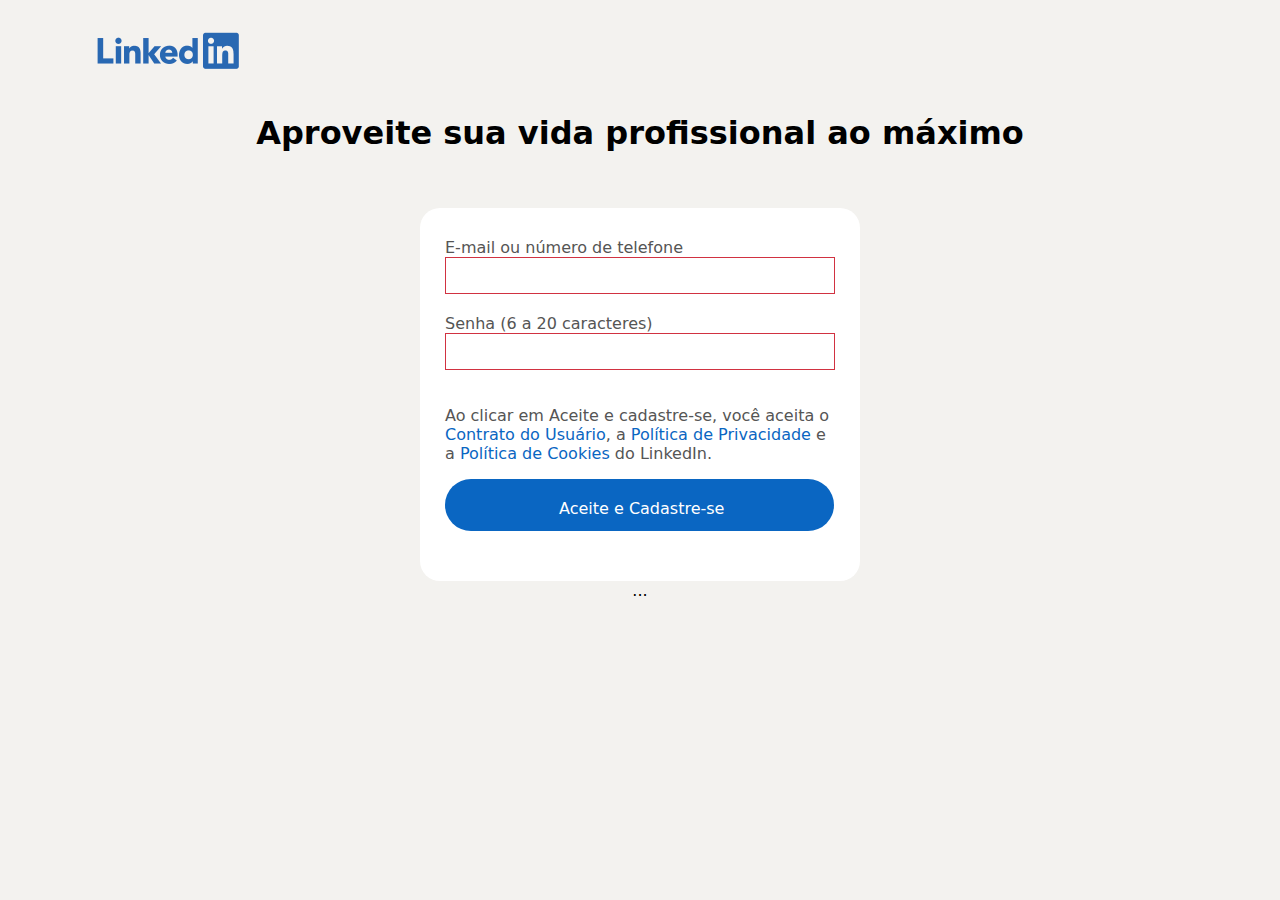
==== pages/cadastro.html @ 903af61b "Desenvolvimento do Header e forms para cadastro" ====
<!DOCTYPE html>
<html lang="pt-br">

<head>
    <meta charset="UTF-8">
    <meta http-equiv="X-UA-Compatible" content="IE=edge">
    <meta name="viewport" content="width=device-width, initial-scale=1.0">

    <link rel="shortcut icon" href="../assets/images/icon.ico" type="image/x-icon">

    <link rel="stylesheet" href="../assets/css/cadastro.css">

    <title>Cadastre-se | LinkedIn</title>
</head>

<body>

    <header>
        <div class="container">
            <img src="../assets/images/logo.png" alt="">
        </div>
    </header>



    <section id="registration">

        <div class="registration-title">
            <h1>Aproveite sua vida profissional ao máximo</h1>
        </div>


            <form action="" method="">

                <label for="user">E-mail ou número de telefone <br />


                    <input type="text" name="user" id="user" required/>
                </label>

                <br />

                <label>Senha (6 a 20 caracteres) <br />
                    <input type="password" name="password" id="password" required/>
                </label>

                <p>Ao clicar em Aceite e cadastre-se, você aceita o <a href="">Contrato do Usuário</a>, a <a
                        href="">Política de Privacidade</a> e
                    a <a href="">Política de Cookies</a> do LinkedIn.</p>


                <a href=""><input type="submit" value="Aceite e Cadastre-se"></a>

            </form>


            <!-- <div class="logar">OU</div> -->


...

    </section>




</body>

</html>
---- assets/css/cadastro.css ----
:root {
    --bg-color: #f3f2ef;
    --blue-logo: #0A66C2;
    --blue-hover: #004182;
    --color-error: #D13241;
    --color-success: #269E41;
}

* {
    box-sizing: border-box;
    font-family: system-ui, -apple-system, BlinkMacSystemFont, 'Segoe UI', Roboto, Oxygen, Ubuntu, Cantarell, 'Open Sans', 'Helvetica Neue', sans-serif;
}

html {
    font-size: 62.5%;
}

body {
    font-size: 1.6rem;
    margin: 0;
    padding: 0;
    background-color: var(--bg-color);
}


/* TAMANHO PADRÃO */
.container {
    display: flex;
    width: 109.4rem;

}

/* ALINHA O CONTEÚDO AO CENTRO */
header {
    display: flex;
    justify-content: center;
}

section#registration {
    display: flex;
    flex-direction: column;
    align-items: center;
}


.registration-title h1 {
    width: 100%;
    font-size: 3.2rem;
    text-align: center;
}


section#registration form {
    width: 44rem;
    background-color: #fff;
    color: #555;

    margin-top: 3.4rem;
    padding: 3rem 2.5rem;
    border-radius: 2rem;
}

form a {
    text-decoration: none;
    color: var(--blue-logo);
}

form a:hover {
    text-decoration: underline;
}


input {
    width: 100%;
    margin-bottom: 2rem;
    padding: 1rem;
} 

input:invalid {
    border: 0.1rem solid var(--color-error);
}

input:valid {
    border: 0.1rem solid var(--color-success);
}

input[type=submit] {
    background-color: var(--blue-logo);
    color: #fff;
    font-size: 1.6rem;
    width: 38.9rem;
    height: 5.2rem;
    border: none;
    border-radius: 10rem;
    padding: 2rem 11.4rem;

    cursor: pointer;
}

input[type=submit]:hover {
    background-color: var(--blue-hover);
}
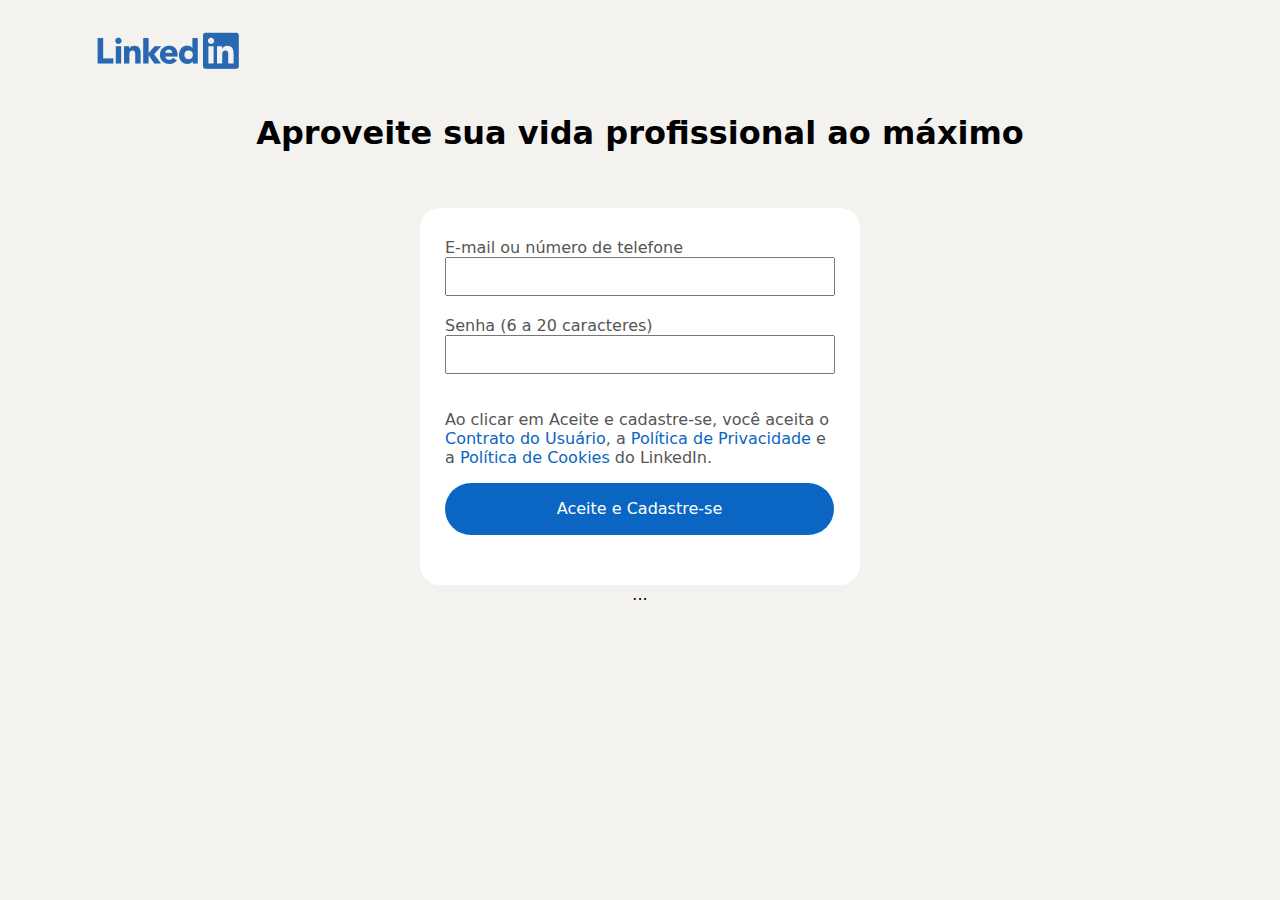
==== commit daeabe76: "ajustes no botão de cadastro - alinhamento texto" ====
--- a/pages/cadastro.html
+++ b/pages/cadastro.html
@@ -49,7 +49,7 @@
                     a <a href="">Política de Cookies</a> do LinkedIn.</p>
 
 
-                <a href=""><input type="submit" value="Aceite e Cadastre-se"></a>
+                <input type="submit" value="Aceite e Cadastre-se">
 
             </form>
 
--- a/assets/css/cadastro.css
+++ b/assets/css/cadastro.css
@@ -76,9 +76,6 @@
     padding: 1rem;
 } 
 
-input:invalid {
-    border: 0.1rem solid var(--color-error);
-}
 
 input:valid {
     border: 0.1rem solid var(--color-success);
@@ -92,8 +89,6 @@
     height: 5.2rem;
     border: none;
     border-radius: 10rem;
-    padding: 2rem 11.4rem;
-
     cursor: pointer;
 }
 
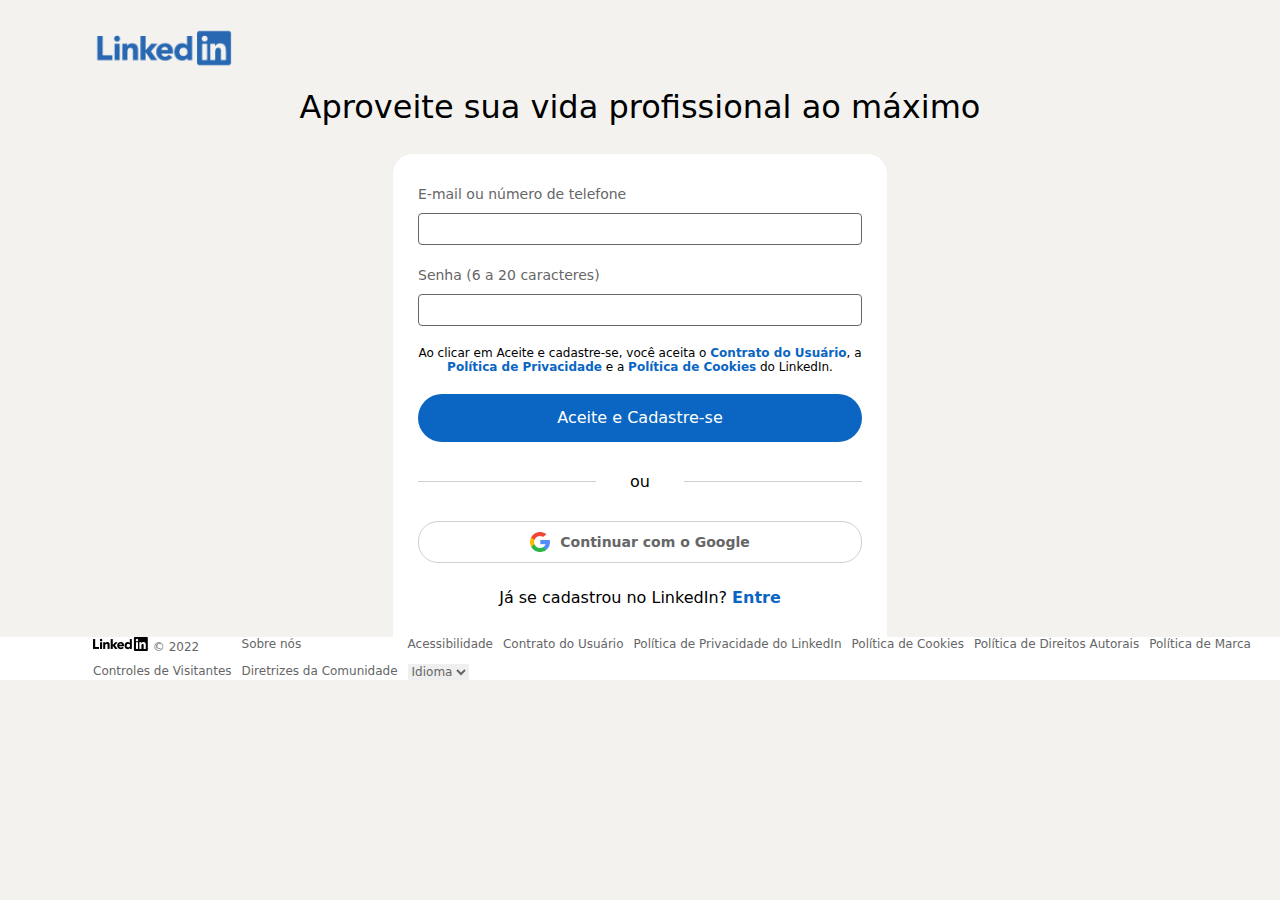
==== commit 96ec1372: "Conclusão da página de cadastro + início no desenvolvimento da página de login" ====
--- a/pages/cadastro.html
+++ b/pages/cadastro.html
@@ -2,13 +2,15 @@
 <html lang="pt-br">
 
 <head>
-    <meta charset="UTF-8">
-    <meta http-equiv="X-UA-Compatible" content="IE=edge">
-    <meta name="viewport" content="width=device-width, initial-scale=1.0">
+    <meta charset="UTF-8" />
+    <meta http-equiv="X-UA-Compatible" content="IE=edge" />
+    <meta name="viewport" content="width=device-width, initial-scale=1.0" />
 
-    <link rel="shortcut icon" href="../assets/images/icon.ico" type="image/x-icon">
+    <!-- ICON LINKEDIN - ABA -->
+    <link rel="shortcut icon" href="../assets/images/icon.ico" type="image/x-icon" />
 
-    <link rel="stylesheet" href="../assets/css/cadastro.css">
+    <!-- CSS EXTERNO -->
+    <link rel="stylesheet" href="../assets/css/cadastro.css" />
 
     <title>Cadastre-se | LinkedIn</title>
 </head>
@@ -17,50 +19,129 @@
 
     <header>
         <div class="container">
-            <img src="../assets/images/logo.png" alt="">
+            <img src="../assets/images/logo.png" alt="Logo LinkedIn">
         </div>
     </header>
 
-
+    <div class="registration-title">
+        <h1>Aproveite sua vida profissional ao máximo</h1>
+    </div>
 
     <section id="registration">
 
-        <div class="registration-title">
-            <h1>Aproveite sua vida profissional ao máximo</h1>
-        </div>
-
+        <div class="register">
 
             <form action="" method="">
-
                 <label for="user">E-mail ou número de telefone <br />
-
-
-                    <input type="text" name="user" id="user" required/>
+                    <input type="text" name="user" id="user" minlength="11" required />
                 </label>
-
                 <br />
-
                 <label>Senha (6 a 20 caracteres) <br />
-                    <input type="password" name="password" id="password" required/>
+                    <input type="password" name="password" id="password" minlength="6" maxlength="20" required />
                 </label>
-
+               
                 <p>Ao clicar em Aceite e cadastre-se, você aceita o <a href="">Contrato do Usuário</a>, a <a
                         href="">Política de Privacidade</a> e
                     a <a href="">Política de Cookies</a> do LinkedIn.</p>
 
-
-                <input type="submit" value="Aceite e Cadastre-se">
+                <input type="submit" value="Aceite e Cadastre-se" />
 
             </form>
 
+            <div class="option">
+                <span class="line"></span>
+                <span>ou</span>
+                <span class="line"></span>
+            </div>
 
-            <!-- <div class="logar">OU</div> -->
+            <div class="login">
+                <a href="#" class="google">
+                    <div>
+                        <img src="../assets/images/google-icon.png" alt="logo Google" /> <span>Continuar com o
+                            Google</span>
+                    </div>
+                </a>
+
+                <div class="linkedin">
+                    <span>Já se cadastrou no LinkedIn? <a href="../index.html" class="login-link">Entre</a> </span>
+                </div>
+
+            </div>
 
 
-...
+        </div>
+
 
     </section>
 
+
+
+    <footer>
+
+
+        <div class="container">
+
+            <nav>
+                <ul>
+
+                    <div class="logo-black-linkedin">
+
+                        <img src="../assets/images/linkedin-black.png" alt="Logo Linkedin Black">
+                        &copy; 2022
+
+                    </div>
+
+                    <a href="#">
+                        <li>Sobre nós</li>
+                    </a>
+
+                    <a href="#">
+                        <li>Acessibilidade</li>
+                    </a>
+
+                    <a href="#">
+                        <li>Contrato do Usuário</li>
+                    </a>
+
+                    <a href="#">
+                        <li>Política de Privacidade do LinkedIn</li>
+                    </a>
+
+                    <a href="#">
+                        <li>Política de Cookies</li>
+                    </a>
+
+                    <a href="#">
+                        <li>Política de Direitos Autorais</li>
+                    </a>
+
+                    <a href="#">
+                        <li>Política de Marca</li>
+                    </a>
+
+                    <a href="#">
+                        <li>Controles de Visitantes</li>
+                    </a>
+
+                    <a href="#">
+                        <li>Diretrizes da Comunidade</li>
+                    </a>
+
+                    <select name="language">
+                        <option value="">Idioma</option>
+                    </select>
+
+                </ul>
+
+
+            </nav>
+
+
+        </div>
+
+
+
+    </footer>
 
 
 
--- a/assets/css/cadastro.css
+++ b/assets/css/cadastro.css
@@ -4,9 +4,13 @@
     --blue-hover: #004182;
     --color-error: #D13241;
     --color-success: #269E41;
+    --color-border: #666666;
+    --color-line: #cdcfd2;
 }
 
 * {
+    margin: 0;
+    padding: 0;
     box-sizing: border-box;
     font-family: system-ui, -apple-system, BlinkMacSystemFont, 'Segoe UI', Roboto, Oxygen, Ubuntu, Cantarell, 'Open Sans', 'Helvetica Neue', sans-serif;
 }
@@ -17,8 +21,6 @@
 
 body {
     font-size: 1.6rem;
-    margin: 0;
-    padding: 0;
     background-color: var(--bg-color);
 }
 
@@ -36,31 +38,47 @@
     justify-content: center;
 }
 
-section#registration {
-    display: flex;
-    flex-direction: column;
-    align-items: center;
-}
-
+header img {
+    width: 14rem;
+}
 
 .registration-title h1 {
     width: 100%;
+    font-weight: normal;
     font-size: 3.2rem;
     text-align: center;
 }
 
 
-section#registration form {
-    width: 44rem;
+/* ALINHA O CONTEÚDO AO CENTRO */
+section#registration {
+    display: flex;
+    justify-content: center;
+    margin-top: 2.8rem;
+
+}
+
+/* ÁREA QUE ENGLOBA O FORMULÁRIO E OPÇÕES DE LOGIN */
+.register {
     background-color: #fff;
-    color: #555;
-
-    margin-top: 3.4rem;
     padding: 3rem 2.5rem;
-    border-radius: 2rem;
-}
+    border-radius: 2rem 2rem 0 0;
+
+}
+
+/* INÍCIO FORMATAÇÕES FORM E SEUS ELEMENTOS */
+form {
+    max-width: 44.4rem;
+}
+
+form label {
+    font-size: 1.4rem;
+    color: var(--color-border);
+}
+
 
 form a {
+    font-weight: bold;
     text-decoration: none;
     color: var(--blue-logo);
 }
@@ -72,26 +90,207 @@
 
 input {
     width: 100%;
+    height: 3.2rem;
+    font-size: 1.4rem;
+    border: 0.1rem solid var(--color-border);
+    border-radius: 0.4rem;
+    margin-top: 1rem;
     margin-bottom: 2rem;
     padding: 1rem;
-} 
-
-
+}
+
+/* VALIDAÇÃO INPUT USER E PASSWORD */
 input:valid {
     border: 0.1rem solid var(--color-success);
+}
+
+form p {
+    text-align: center;
+    font-size: 1.2rem;
+    margin-bottom: 2rem;
 }
 
 input[type=submit] {
     background-color: var(--blue-logo);
     color: #fff;
     font-size: 1.6rem;
-    width: 38.9rem;
-    height: 5.2rem;
+    font-weight: 400;
+    width: 100%;
+    height: 4.8rem;
+    margin: 0;
     border: none;
-    border-radius: 10rem;
+    border-radius: 2.4rem;
     cursor: pointer;
 }
 
 input[type=submit]:hover {
     background-color: var(--blue-hover);
-} +}
+
+/* ÁREA QUE MOSTRA O TEXTO "OU" COM DUAS UMA LINHA EM CADA LADO - VISÍVEL APENAS EM TELA > 1115px */
+#registration .option {
+    width: 100%;
+    display: flex;
+    justify-content: space-between;
+    align-items: center;
+    margin-top: 3rem;
+
+}
+
+.option span {
+    flex: 1;
+    text-align: center;
+}
+
+.option span.line {
+    flex: 2;
+    background-color: var(--color-line);
+    height: 0.1rem;
+}
+
+
+/* OPÇÕES DE LOGIN */
+.login {
+    display: flex;
+    flex-direction: column;
+    align-items: center;
+    width: 100%;
+}
+
+/* LOGIN COM GOOGLE */
+.login a.google {
+    text-decoration: none;
+    color: var(--color-border);
+    font-weight: bold;
+
+    width: 100%;
+    margin-top: 3rem;
+    margin-bottom: 2.5rem;
+}
+
+.login a.google div:hover {
+    color: var(--blue-hover);
+}
+
+a.google img {
+    width: 2rem;
+    margin-right: 1rem;
+}
+
+a.google div {
+    display: flex;
+    justify-content: center;
+    align-items: center;
+
+    font-size: 1.4rem;
+    border: 0.1rem solid var(--color-line);
+    border-radius: 2rem;
+    padding: 1rem;
+}
+
+/* LOGIN LINKEDIN - USUÁRIOS CADASTRADOS */
+.linkedin a.login-link {
+    text-decoration: none;
+    font-size: 1.6rem;
+    font-weight: bold;
+    color: var(--blue-logo);
+}
+
+.linkedin a.login-link:hover {
+    text-decoration: underline;
+}
+
+
+/* RODAPÉ */
+footer {
+    display: flex;
+    justify-content: center;
+
+    background-color: #fff;
+    margin-bottom: 2rem;
+
+}
+
+
+ul .logo-black-linkedin {
+    font-size: 1.2rem;
+    color: var(--color-border);
+
+}
+
+
+.container nav {
+    width: 100%;
+}
+
+/* ORGANIZAÇÃO DOS LINKS */
+.container ul {
+    display: grid;
+
+    grid-template-columns: repeat(8, 1fr);
+    column-gap: 1rem;
+    row-gap: 1rem;
+}
+
+
+.container li,
+a,
+select {
+    list-style-type: none;
+    text-decoration: none;
+    width: max-content;
+    font-size: 1.2rem;
+    color: var(--color-border);
+
+}
+
+.container li:hover,
+a:hover,
+select:hover {
+    text-decoration: underline;
+    color: var(--blue-logo);
+
+}
+
+ul select {
+    border: none;
+    cursor: pointer;
+
+}
+
+
+/* RESPONSIVIDADE */
+@media (max-width: 1115px) {
+
+    header img {
+        width: 14rem;
+        padding-left: 2.4rem;
+    }
+
+    form p {
+        margin-bottom: 0;
+    }
+    
+
+    #registration .option {
+        display: none;
+    }
+
+
+    .container ul {
+        grid-template-columns: repeat(2, 1fr);
+
+        row-gap: 2rem;
+        padding: 2.4rem 1.6rem; 
+    }
+
+}
+
+@media (max-width: 600px) {
+
+    html {
+        font-size: 55%;
+    }
+
+
+}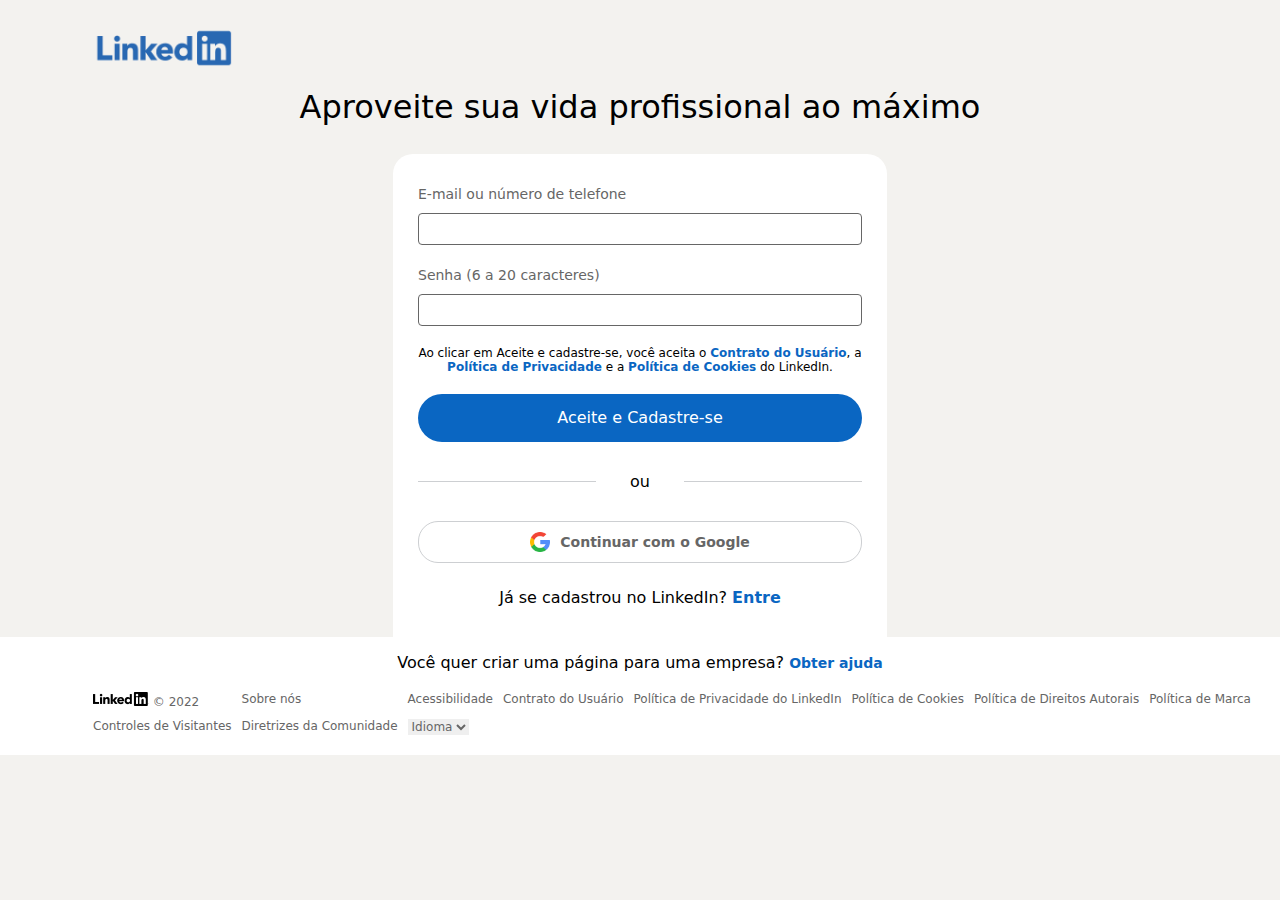
==== commit 3f2b03c9: "Ajustes no formulário e desenvolvimento do footer" ====
--- a/pages/cadastro.html
+++ b/pages/cadastro.html
@@ -4,7 +4,7 @@
 <head>
     <meta charset="UTF-8" />
     <meta http-equiv="X-UA-Compatible" content="IE=edge" />
-    <meta name="viewport" content="width=device-width, initial-scale=1.0" />
+    <meta name="viewport" content="width=device-width, user-scalable=0" />
 
     <!-- ICON LINKEDIN - ABA -->
     <link rel="shortcut icon" href="../assets/images/icon.ico" type="image/x-icon" />
@@ -39,7 +39,7 @@
                 <label>Senha (6 a 20 caracteres) <br />
                     <input type="password" name="password" id="password" minlength="6" maxlength="20" required />
                 </label>
-               
+
                 <p>Ao clicar em Aceite e cadastre-se, você aceita o <a href="">Contrato do Usuário</a>, a <a
                         href="">Política de Privacidade</a> e
                     a <a href="">Política de Cookies</a> do LinkedIn.</p>
@@ -75,9 +75,12 @@
     </section>
 
 
+    <div class="help-company">
+        <p class="help">Você quer criar uma página para uma empresa? <a href="#">Obter ajuda</a></p>
+    </div>
+
 
     <footer>
-
 
         <div class="container">
 
--- a/assets/css/cadastro.css
+++ b/assets/css/cadastro.css
@@ -47,6 +47,7 @@
     font-weight: normal;
     font-size: 3.2rem;
     text-align: center;
+    padding: 0 2rem;
 }
 
 
@@ -207,7 +208,32 @@
     justify-content: center;
 
     background-color: #fff;
-    margin-bottom: 2rem;
+    padding: 2rem;
+
+}
+
+.help-company {
+    display: flex;
+    justify-content: center;
+    background-color: #fff;
+}
+
+
+.help-company p.help {
+    width: 100%;
+    text-align: center;
+    padding: 1.6rem 0 0 0;
+}
+
+.help-company p.help a {
+
+    /* text-align: center; */
+    font-size: 1.4rem;
+}
+
+.help-company a {
+    color: var(--blue-logo);
+    font-weight: 600;
 
 }
 
@@ -262,6 +288,10 @@
 /* RESPONSIVIDADE */
 @media (max-width: 1115px) {
 
+    body {
+        background-color: #fff;
+    }
+
     header img {
         width: 14rem;
         padding-left: 2.4rem;
@@ -270,7 +300,7 @@
     form p {
         margin-bottom: 0;
     }
-    
+
 
     #registration .option {
         display: none;
@@ -281,7 +311,7 @@
         grid-template-columns: repeat(2, 1fr);
 
         row-gap: 2rem;
-        padding: 2.4rem 1.6rem; 
+        padding: 2.4rem 1.6rem;
     }
 
 }
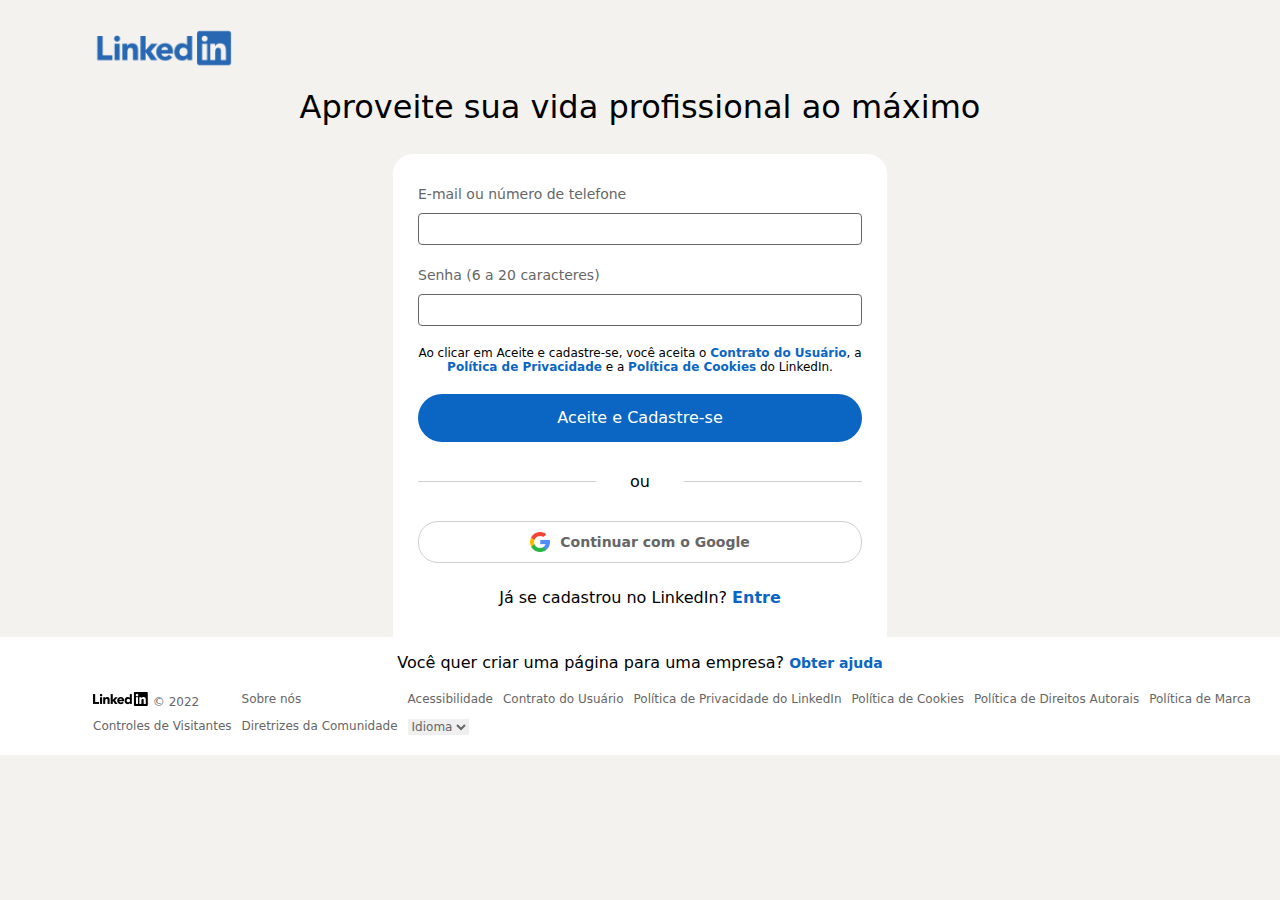
==== commit 7e07ab03: "Desenvolvimento de interações para postagens - parte estática" ====
--- a/pages/cadastro.html
+++ b/pages/cadastro.html
@@ -7,7 +7,7 @@
     <meta name="viewport" content="width=device-width, user-scalable=0" />
 
     <!-- ICON LINKEDIN - ABA -->
-    <link rel="shortcut icon" href="../assets/images/icon.ico" type="image/x-icon" />
+    <link rel="shortcut icon" href="../assets/images/icon.png" type="image/x-icon" />
 
     <!-- CSS EXTERNO -->
     <link rel="stylesheet" href="../assets/css/cadastro.css" />
